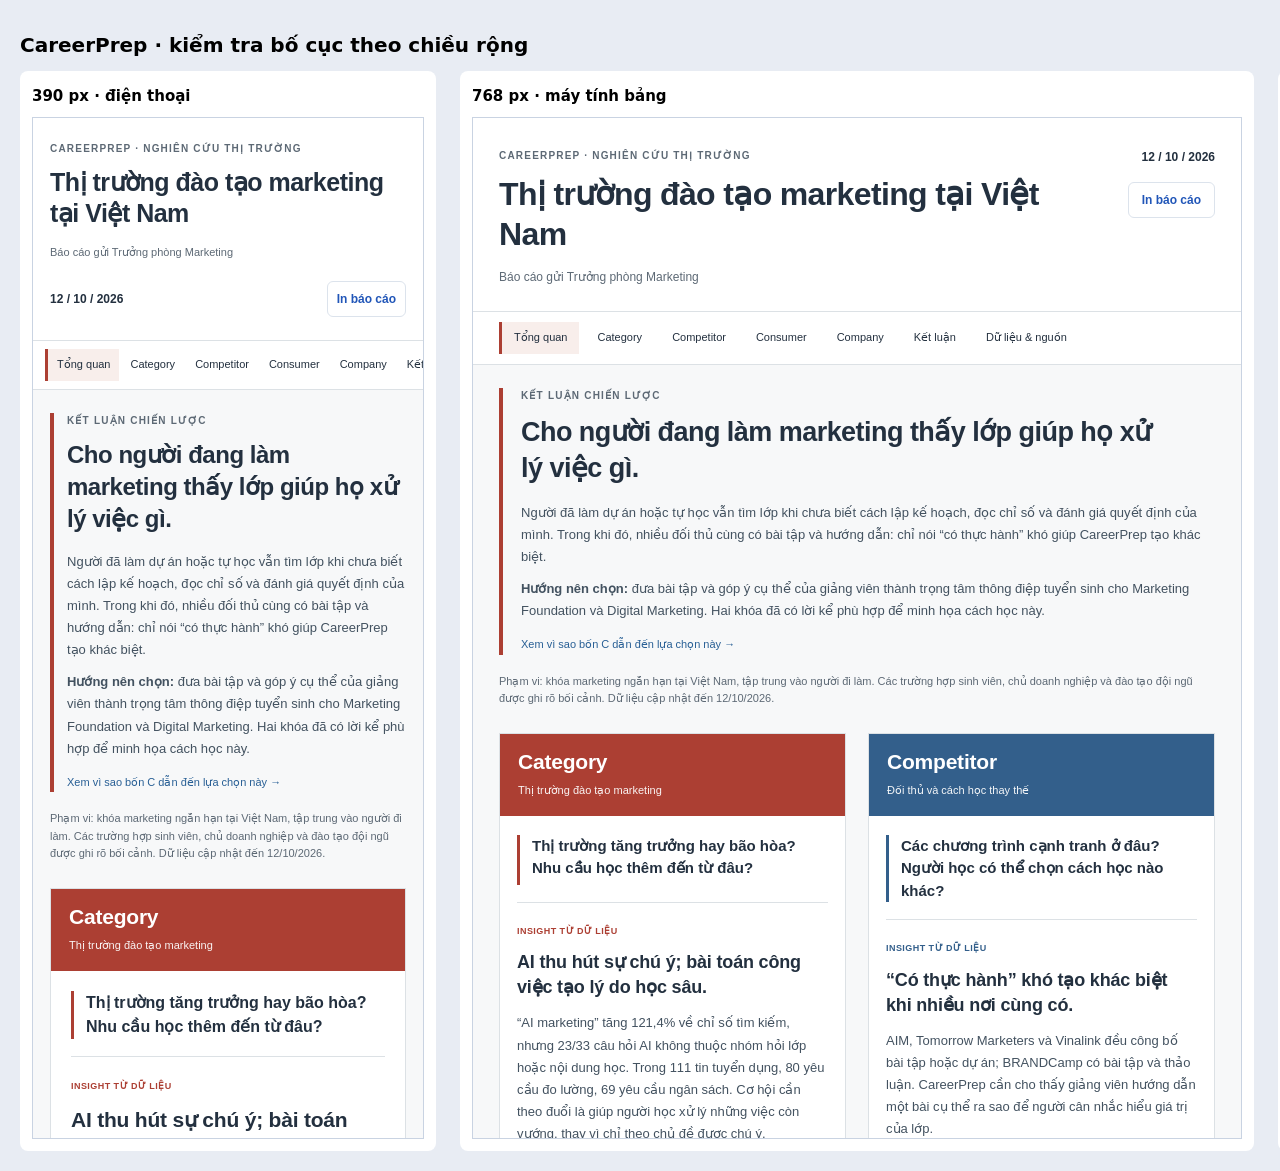
==== qa/responsive.html @ 71992b5a "Polish Vietnamese strategy wording and refresh report assets" ====
<!doctype html>
<html lang="vi"><head><meta charset="utf-8"><meta name="viewport" content="width=device-width,initial-scale=1"><title>Dashboard · kiểm tra responsive</title><style>body{font:14px system-ui;background:#e8ecf3;padding:20px;margin:0}h1{font-size:20px}main{display:flex;gap:24px;align-items:flex-start;width:max-content}article{background:#fff;padding:12px;border-radius:8px}h2{font-size:15px;margin:4px 0 12px}iframe{height:1020px;border:1px solid #c9d3e2;display:block}</style></head><body><h1>CareerPrep · kiểm tra bố cục theo chiều rộng</h1><main><article><h2>390 px · điện thoại</h2><iframe id="mobile" title="Dashboard ở 390 px" width="390" src="../?v=research-v21.1"></iframe></article><article><h2>768 px · máy tính bảng</h2><iframe id="tablet" title="Dashboard ở 768 px" width="768" src="../?v=research-v21.1"></iframe></article><article><h2>1366 px · máy tính</h2><iframe id="desktop" title="Dashboard ở 1366 px" width="1366" src="../?v=research-v21.1"></iframe></article></main></body></html>
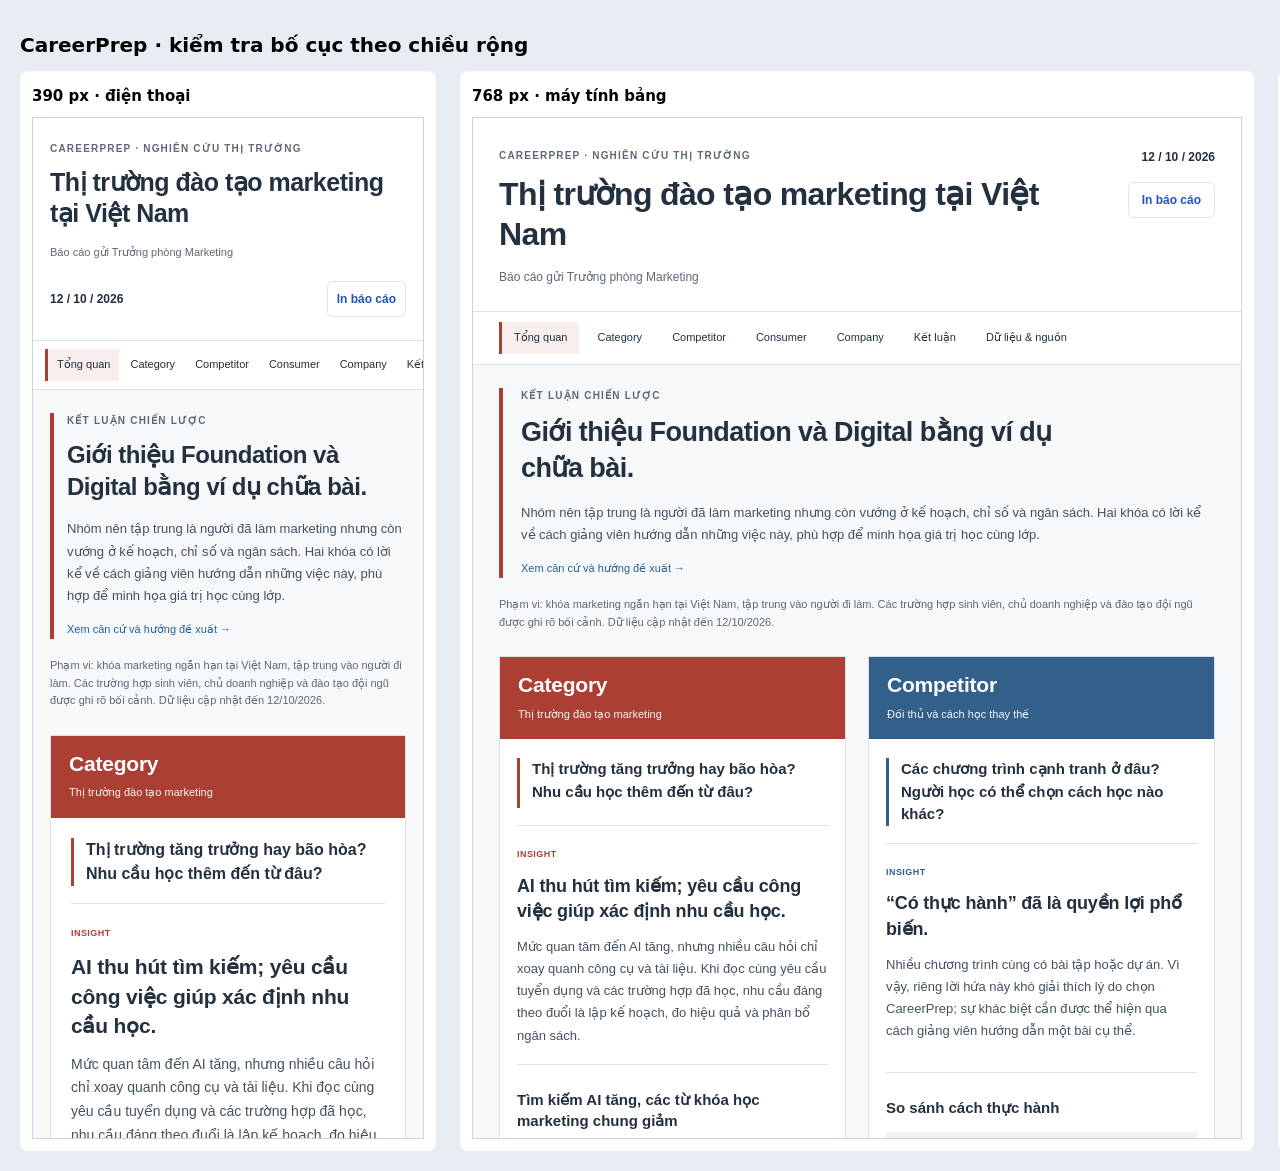
==== commit 3e64b352: "Remove repeated 4C conclusions and rewrite vague dashboard copy in plain Vietnamese" ====
--- a/qa/responsive.html
+++ b/qa/responsive.html
@@ -1,2 +1,2 @@
 <!doctype html>
-<html lang="vi"><head><meta charset="utf-8"><meta name="viewport" content="width=device-width,initial-scale=1"><title>Dashboard · kiểm tra responsive</title><style>body{font:14px system-ui;background:#e8ecf3;padding:20px;margin:0}h1{font-size:20px}main{display:flex;gap:24px;align-items:flex-start;width:max-content}article{background:#fff;padding:12px;border-radius:8px}h2{font-size:15px;margin:4px 0 12px}iframe{height:1020px;border:1px solid #c9d3e2;display:block}</style></head><body><h1>CareerPrep · kiểm tra bố cục theo chiều rộng</h1><main><article><h2>390 px · điện thoại</h2><iframe id="mobile" title="Dashboard ở 390 px" width="390" src="../?v=research-v21.1"></iframe></article><article><h2>768 px · máy tính bảng</h2><iframe id="tablet" title="Dashboard ở 768 px" width="768" src="../?v=research-v21.1"></iframe></article><article><h2>1366 px · máy tính</h2><iframe id="desktop" title="Dashboard ở 1366 px" width="1366" src="../?v=research-v21.1"></iframe></article></main></body></html>
+<html lang="vi"><head><meta charset="utf-8"><meta name="viewport" content="width=device-width,initial-scale=1"><title>Dashboard · kiểm tra responsive</title><style>body{font:14px system-ui;background:#e8ecf3;padding:20px;margin:0}h1{font-size:20px}main{display:flex;gap:24px;align-items:flex-start;width:max-content}article{background:#fff;padding:12px;border-radius:8px}h2{font-size:15px;margin:4px 0 12px}iframe{height:1020px;border:1px solid #c9d3e2;display:block}</style></head><body><h1>CareerPrep · kiểm tra bố cục theo chiều rộng</h1><main><article><h2>390 px · điện thoại</h2><iframe id="mobile" title="Dashboard ở 390 px" width="390" src="../?v=research-v22"></iframe></article><article><h2>768 px · máy tính bảng</h2><iframe id="tablet" title="Dashboard ở 768 px" width="768" src="../?v=research-v22"></iframe></article><article><h2>1366 px · máy tính</h2><iframe id="desktop" title="Dashboard ở 1366 px" width="1366" src="../?v=research-v22"></iframe></article></main></body></html>
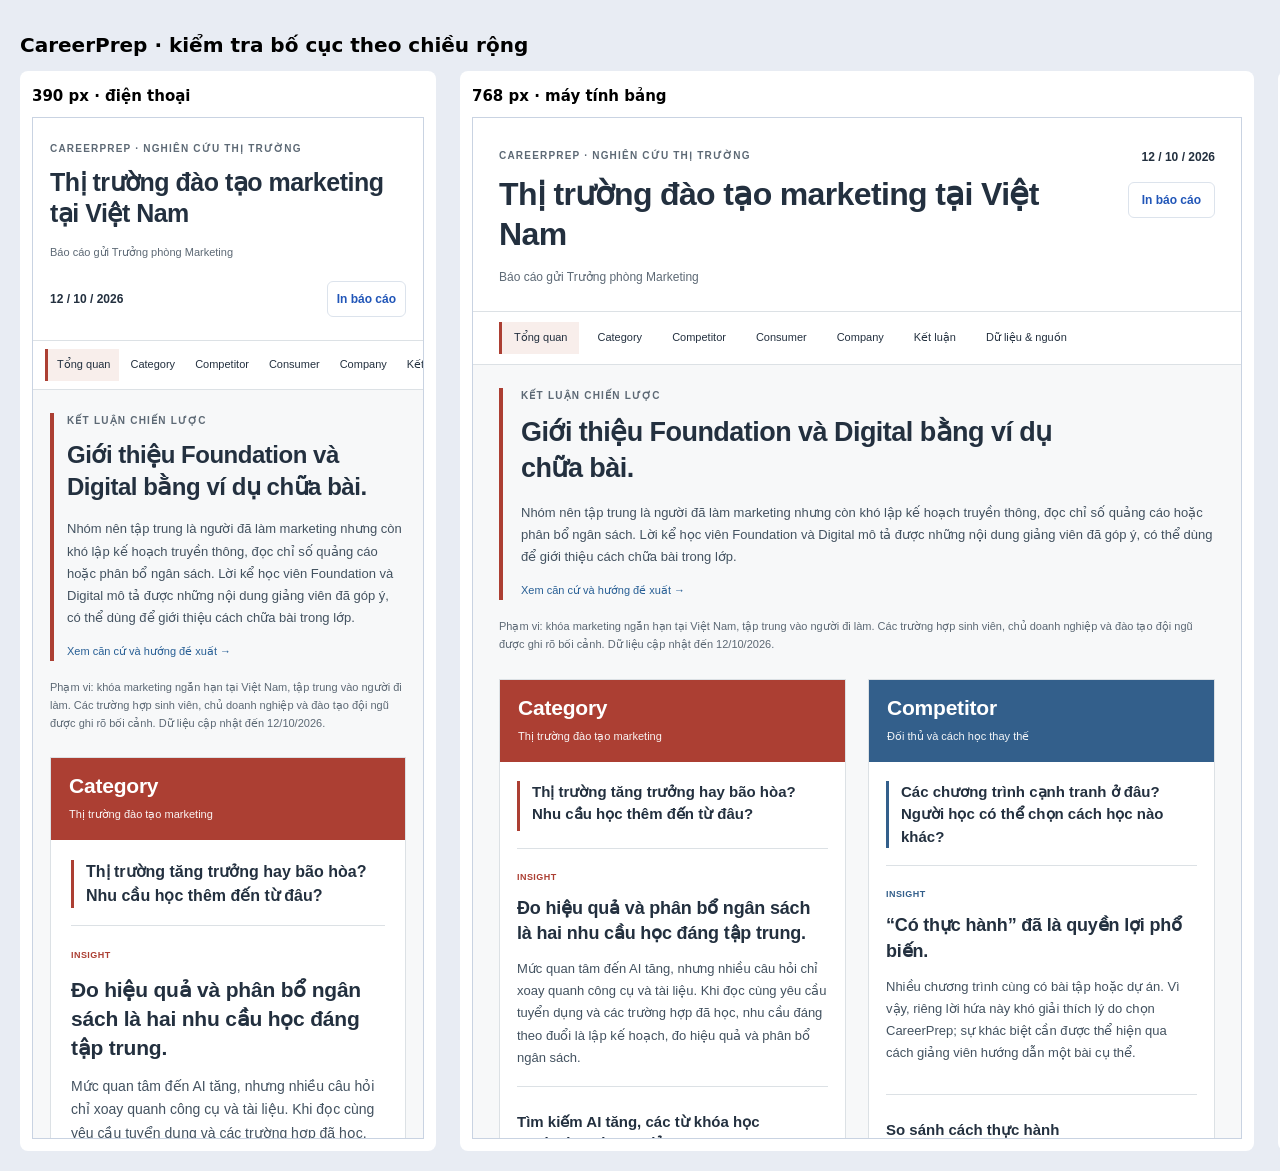
==== commit 62c172f5: "Replace vague choices and evaluation phrases with specific marketing tasks" ====
--- a/qa/responsive.html
+++ b/qa/responsive.html
@@ -1,2 +1,2 @@
 <!doctype html>
-<html lang="vi"><head><meta charset="utf-8"><meta name="viewport" content="width=device-width,initial-scale=1"><title>Dashboard · kiểm tra responsive</title><style>body{font:14px system-ui;background:#e8ecf3;padding:20px;margin:0}h1{font-size:20px}main{display:flex;gap:24px;align-items:flex-start;width:max-content}article{background:#fff;padding:12px;border-radius:8px}h2{font-size:15px;margin:4px 0 12px}iframe{height:1020px;border:1px solid #c9d3e2;display:block}</style></head><body><h1>CareerPrep · kiểm tra bố cục theo chiều rộng</h1><main><article><h2>390 px · điện thoại</h2><iframe id="mobile" title="Dashboard ở 390 px" width="390" src="../?v=research-v22"></iframe></article><article><h2>768 px · máy tính bảng</h2><iframe id="tablet" title="Dashboard ở 768 px" width="768" src="../?v=research-v22"></iframe></article><article><h2>1366 px · máy tính</h2><iframe id="desktop" title="Dashboard ở 1366 px" width="1366" src="../?v=research-v22"></iframe></article></main></body></html>
+<html lang="vi"><head><meta charset="utf-8"><meta name="viewport" content="width=device-width,initial-scale=1"><title>Dashboard · kiểm tra responsive</title><style>body{font:14px system-ui;background:#e8ecf3;padding:20px;margin:0}h1{font-size:20px}main{display:flex;gap:24px;align-items:flex-start;width:max-content}article{background:#fff;padding:12px;border-radius:8px}h2{font-size:15px;margin:4px 0 12px}iframe{height:1020px;border:1px solid #c9d3e2;display:block}</style></head><body><h1>CareerPrep · kiểm tra bố cục theo chiều rộng</h1><main><article><h2>390 px · điện thoại</h2><iframe id="mobile" title="Dashboard ở 390 px" width="390" src="../?v=research-v23"></iframe></article><article><h2>768 px · máy tính bảng</h2><iframe id="tablet" title="Dashboard ở 768 px" width="768" src="../?v=research-v23"></iframe></article><article><h2>1366 px · máy tính</h2><iframe id="desktop" title="Dashboard ở 1366 px" width="1366" src="../?v=research-v23"></iframe></article></main></body></html>
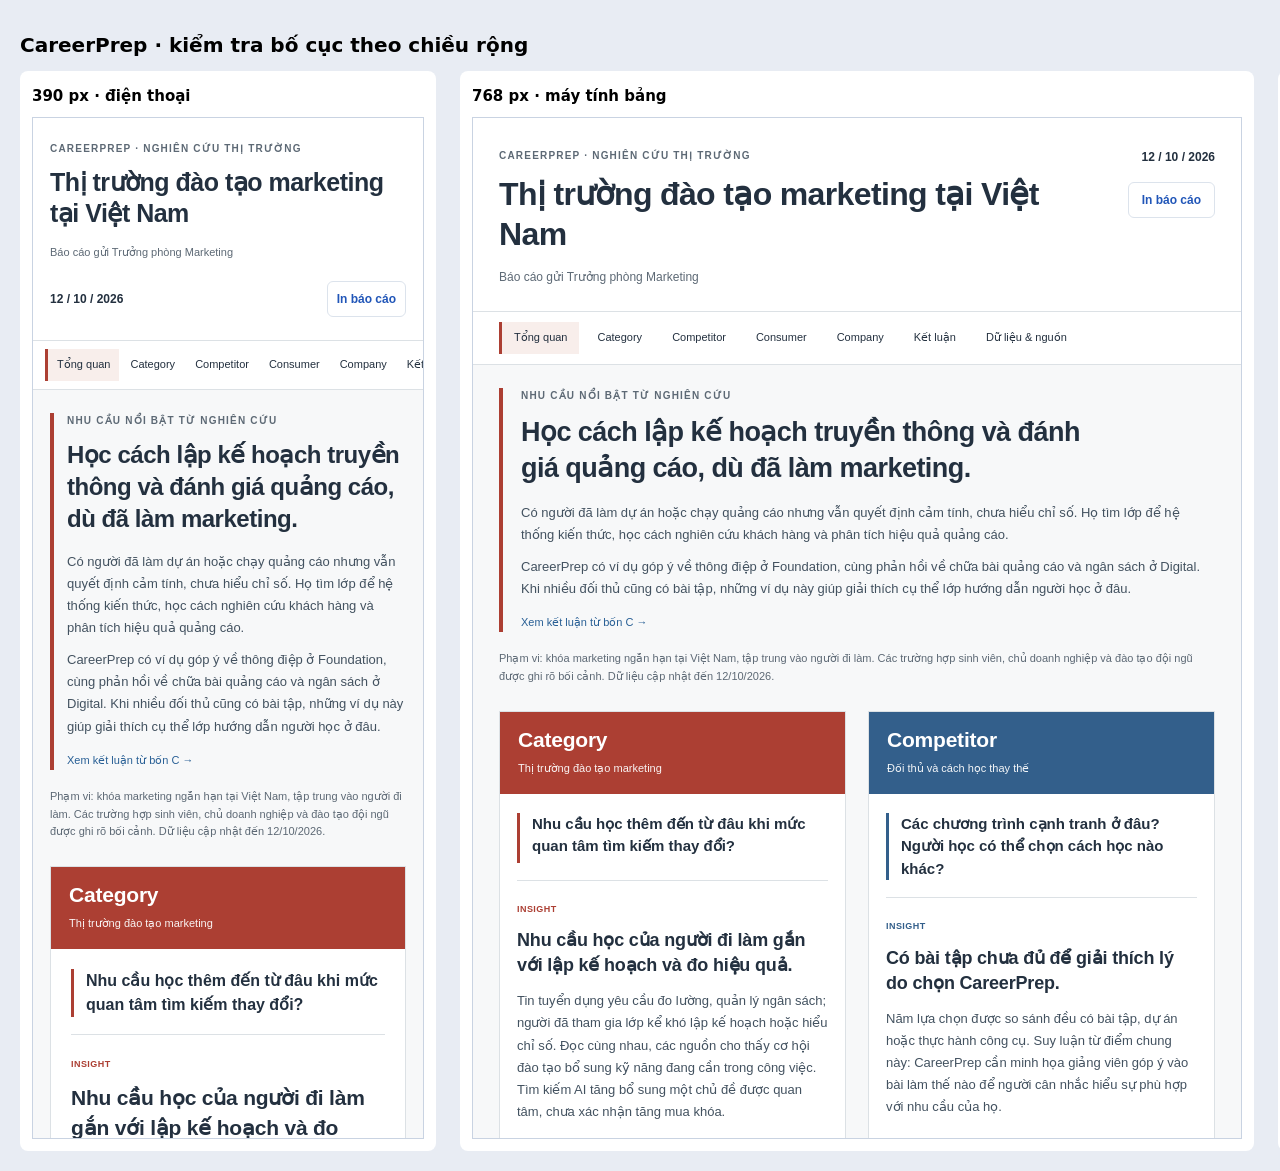
==== commit 41ba6987: "Rebuild 4C narrative around explicit learner needs, evidence and strategic implications" ====
--- a/qa/responsive.html
+++ b/qa/responsive.html
@@ -1,2 +1,2 @@
 <!doctype html>
-<html lang="vi"><head><meta charset="utf-8"><meta name="viewport" content="width=device-width,initial-scale=1"><title>Dashboard · kiểm tra responsive</title><style>body{font:14px system-ui;background:#e8ecf3;padding:20px;margin:0}h1{font-size:20px}main{display:flex;gap:24px;align-items:flex-start;width:max-content}article{background:#fff;padding:12px;border-radius:8px}h2{font-size:15px;margin:4px 0 12px}iframe{height:1020px;border:1px solid #c9d3e2;display:block}</style></head><body><h1>CareerPrep · kiểm tra bố cục theo chiều rộng</h1><main><article><h2>390 px · điện thoại</h2><iframe id="mobile" title="Dashboard ở 390 px" width="390" src="../?v=research-v23"></iframe></article><article><h2>768 px · máy tính bảng</h2><iframe id="tablet" title="Dashboard ở 768 px" width="768" src="../?v=research-v23"></iframe></article><article><h2>1366 px · máy tính</h2><iframe id="desktop" title="Dashboard ở 1366 px" width="1366" src="../?v=research-v23"></iframe></article></main></body></html>
+<html lang="vi"><head><meta charset="utf-8"><meta name="viewport" content="width=device-width,initial-scale=1"><title>Dashboard · kiểm tra responsive</title><style>body{font:14px system-ui;background:#e8ecf3;padding:20px;margin:0}h1{font-size:20px}main{display:flex;gap:24px;align-items:flex-start;width:max-content}article{background:#fff;padding:12px;border-radius:8px}h2{font-size:15px;margin:4px 0 12px}iframe{height:1020px;border:1px solid #c9d3e2;display:block}</style></head><body><h1>CareerPrep · kiểm tra bố cục theo chiều rộng</h1><main><article><h2>390 px · điện thoại</h2><iframe id="mobile" title="Dashboard ở 390 px" width="390" src="../?v=research-v24"></iframe></article><article><h2>768 px · máy tính bảng</h2><iframe id="tablet" title="Dashboard ở 768 px" width="768" src="../?v=research-v24"></iframe></article><article><h2>1366 px · máy tính</h2><iframe id="desktop" title="Dashboard ở 1366 px" width="1366" src="../?v=research-v24"></iframe></article></main></body></html>
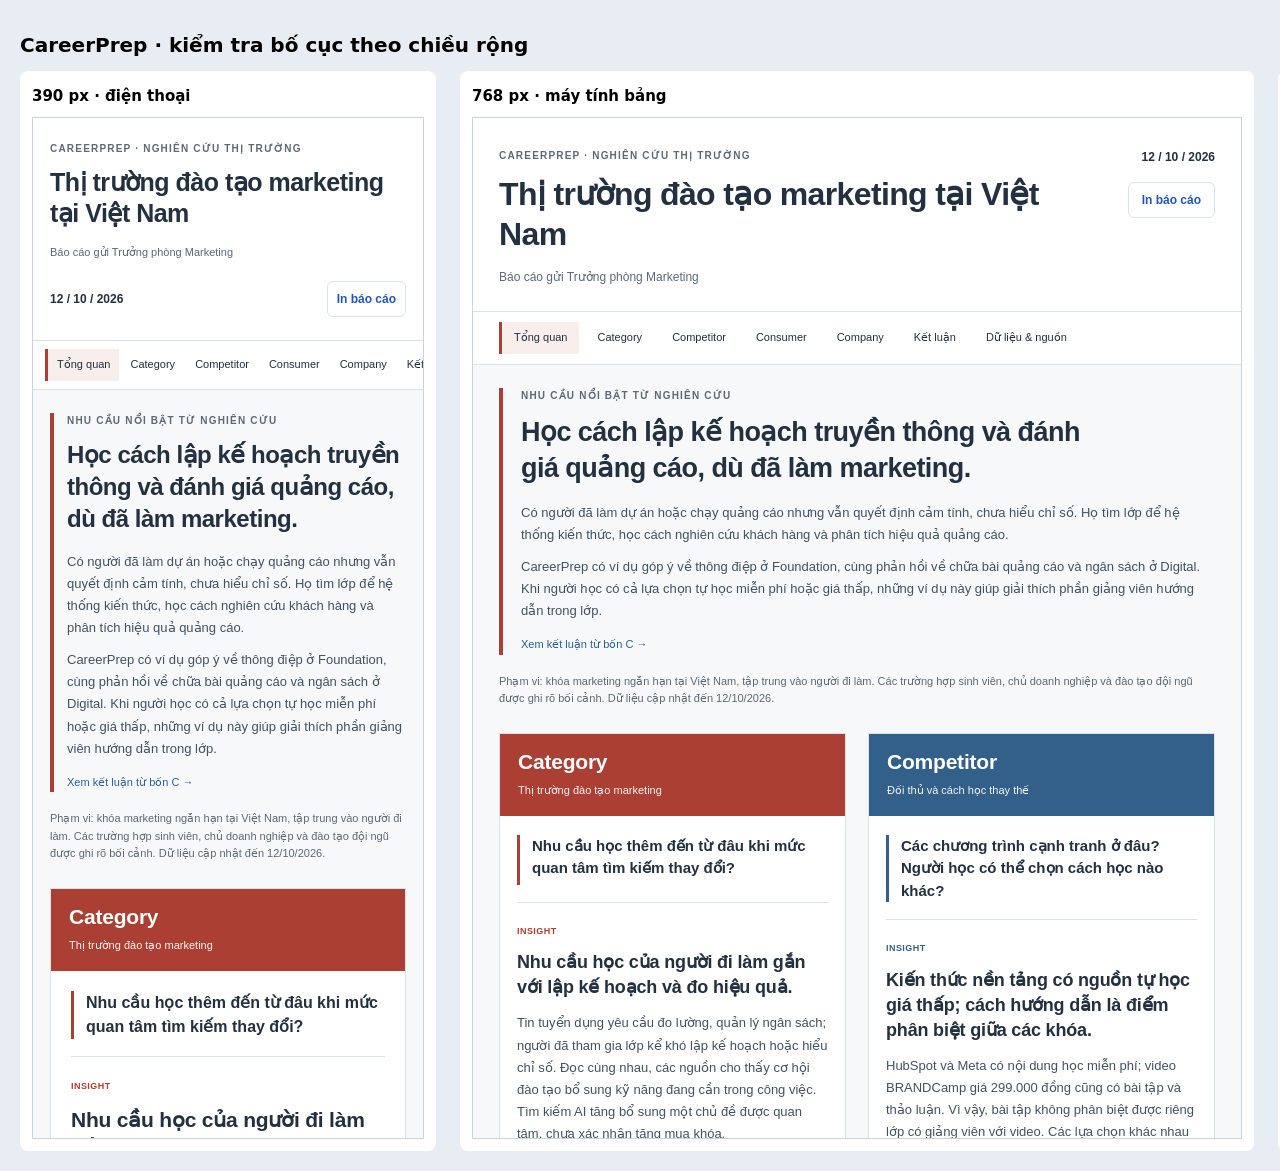
==== commit 2e12ea1b: "Separate competitive insight from CareerPrep actions using learning alternatives and support evidenc" ====
--- a/qa/responsive.html
+++ b/qa/responsive.html
@@ -1,2 +1,2 @@
 <!doctype html>
-<html lang="vi"><head><meta charset="utf-8"><meta name="viewport" content="width=device-width,initial-scale=1"><title>Dashboard · kiểm tra responsive</title><style>body{font:14px system-ui;background:#e8ecf3;padding:20px;margin:0}h1{font-size:20px}main{display:flex;gap:24px;align-items:flex-start;width:max-content}article{background:#fff;padding:12px;border-radius:8px}h2{font-size:15px;margin:4px 0 12px}iframe{height:1020px;border:1px solid #c9d3e2;display:block}</style></head><body><h1>CareerPrep · kiểm tra bố cục theo chiều rộng</h1><main><article><h2>390 px · điện thoại</h2><iframe id="mobile" title="Dashboard ở 390 px" width="390" src="../?v=research-v24"></iframe></article><article><h2>768 px · máy tính bảng</h2><iframe id="tablet" title="Dashboard ở 768 px" width="768" src="../?v=research-v24"></iframe></article><article><h2>1366 px · máy tính</h2><iframe id="desktop" title="Dashboard ở 1366 px" width="1366" src="../?v=research-v24"></iframe></article></main></body></html>
+<html lang="vi"><head><meta charset="utf-8"><meta name="viewport" content="width=device-width,initial-scale=1"><title>Dashboard · kiểm tra responsive</title><style>body{font:14px system-ui;background:#e8ecf3;padding:20px;margin:0}h1{font-size:20px}main{display:flex;gap:24px;align-items:flex-start;width:max-content}article{background:#fff;padding:12px;border-radius:8px}h2{font-size:15px;margin:4px 0 12px}iframe{height:1020px;border:1px solid #c9d3e2;display:block}</style></head><body><h1>CareerPrep · kiểm tra bố cục theo chiều rộng</h1><main><article><h2>390 px · điện thoại</h2><iframe id="mobile" title="Dashboard ở 390 px" width="390" src="../?v=research-v25"></iframe></article><article><h2>768 px · máy tính bảng</h2><iframe id="tablet" title="Dashboard ở 768 px" width="768" src="../?v=research-v25"></iframe></article><article><h2>1366 px · máy tính</h2><iframe id="desktop" title="Dashboard ở 1366 px" width="1366" src="../?v=research-v25"></iframe></article></main></body></html>
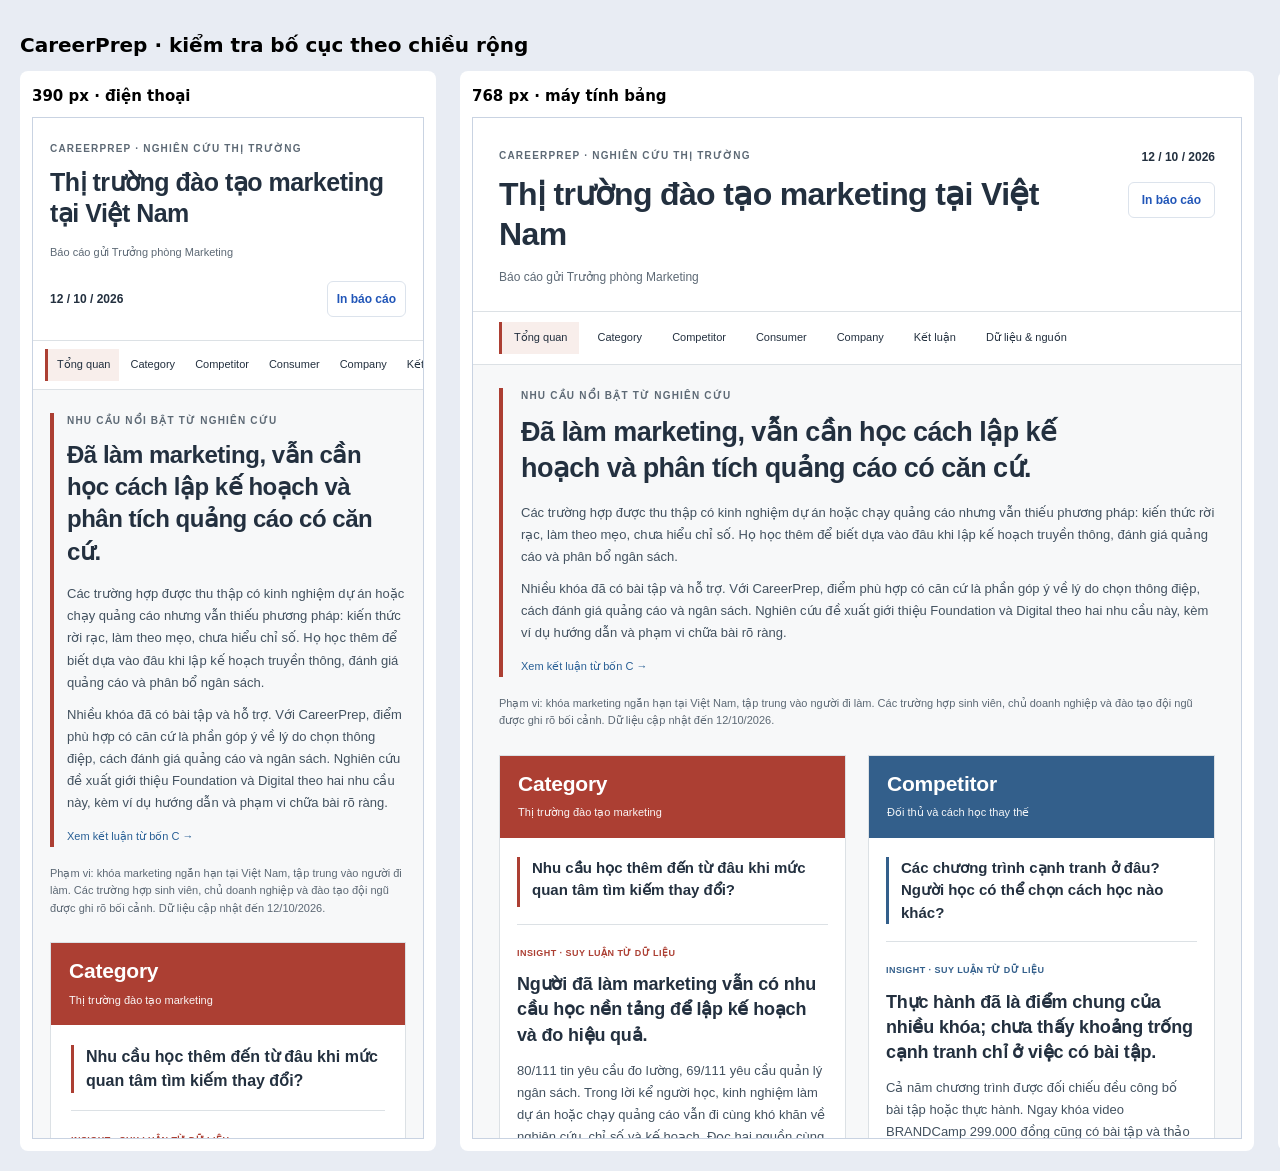
==== commit eb1d414a: "Audit all four C inferences and ground strategic proposal in learner needs" ====
--- a/qa/responsive.html
+++ b/qa/responsive.html
@@ -1,2 +1,2 @@
 <!doctype html>
-<html lang="vi"><head><meta charset="utf-8"><meta name="viewport" content="width=device-width,initial-scale=1"><title>Dashboard · kiểm tra responsive</title><style>body{font:14px system-ui;background:#e8ecf3;padding:20px;margin:0}h1{font-size:20px}main{display:flex;gap:24px;align-items:flex-start;width:max-content}article{background:#fff;padding:12px;border-radius:8px}h2{font-size:15px;margin:4px 0 12px}iframe{height:1020px;border:1px solid #c9d3e2;display:block}</style></head><body><h1>CareerPrep · kiểm tra bố cục theo chiều rộng</h1><main><article><h2>390 px · điện thoại</h2><iframe id="mobile" title="Dashboard ở 390 px" width="390" src="../?v=research-v25"></iframe></article><article><h2>768 px · máy tính bảng</h2><iframe id="tablet" title="Dashboard ở 768 px" width="768" src="../?v=research-v25"></iframe></article><article><h2>1366 px · máy tính</h2><iframe id="desktop" title="Dashboard ở 1366 px" width="1366" src="../?v=research-v25"></iframe></article></main></body></html>
+<html lang="vi"><head><meta charset="utf-8"><meta name="viewport" content="width=device-width,initial-scale=1"><title>Dashboard · kiểm tra responsive</title><style>body{font:14px system-ui;background:#e8ecf3;padding:20px;margin:0}h1{font-size:20px}main{display:flex;gap:24px;align-items:flex-start;width:max-content}article{background:#fff;padding:12px;border-radius:8px}h2{font-size:15px;margin:4px 0 12px}iframe{height:1020px;border:1px solid #c9d3e2;display:block}</style></head><body><h1>CareerPrep · kiểm tra bố cục theo chiều rộng</h1><main><article><h2>390 px · điện thoại</h2><iframe id="mobile" title="Dashboard ở 390 px" width="390" src="../?v=research-v26"></iframe></article><article><h2>768 px · máy tính bảng</h2><iframe id="tablet" title="Dashboard ở 768 px" width="768" src="../?v=research-v26"></iframe></article><article><h2>1366 px · máy tính</h2><iframe id="desktop" title="Dashboard ở 1366 px" width="1366" src="../?v=research-v26"></iframe></article></main></body></html>
